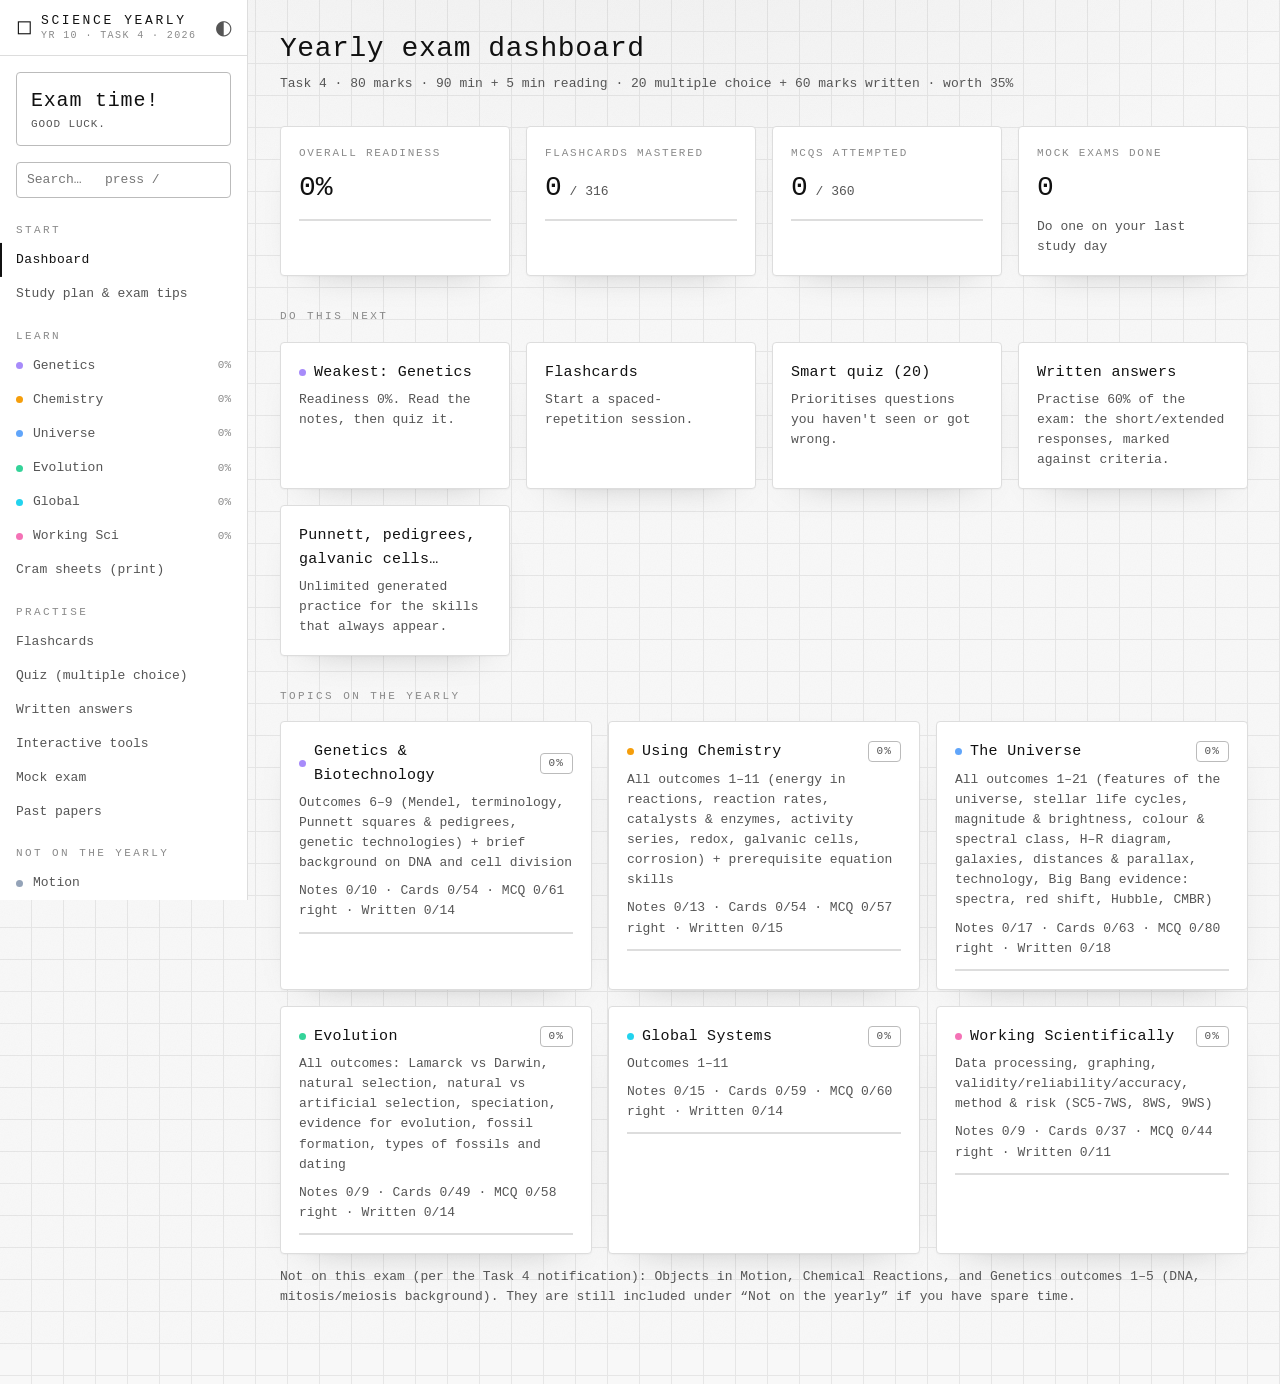
==== index.html @ 4046569b "Add files via upload" ====
<!DOCTYPE html>
<html lang="en-AU">
<head>
<meta charset="utf-8">
<meta name="viewport" content="width=device-width, initial-scale=1">
<title>Year 10 Science Yearly – Study Hub</title>
<link rel="stylesheet" href="css/style.css">
<script>document.documentElement.dataset.theme = localStorage.getItem("sy-theme") || (matchMedia("(prefers-color-scheme: dark)").matches ? "dark" : "light");</script>
</head>
<body>
<div id="grain" aria-hidden="true"></div>
<div class="app">
  <aside class="side" id="side">
    <div class="brand"><span class="brand-mark">◻</span><span class="brand-name">SCIENCE YEARLY<small>YR 10 · TASK 4 · 2026</small></span><button class="icon-btn" id="themeBtn" title="Toggle theme" aria-label="Toggle theme">◐</button></div>
    <div class="countdown" id="countdown"></div>
    <input class="search" id="search" type="text" placeholder="Search…   press /">
    <nav class="nav" id="nav"></nav>
  </aside>
  <button class="btn menu-btn" id="menuBtn">≡ Menu</button>
  <main class="main" id="main"><p class="muted">Loading…</p></main>
</div>

<!-- content -->
<script src="js/data/_core.js"></script>
<script src="js/data/genetics.js"></script>
<script src="js/data/chemistry.js"></script>
<script src="js/data/universe.js"></script>
<script src="js/data/evolution.js"></script>
<script src="js/data/global.js"></script>
<script src="js/data/ws.js"></script>
<script src="js/data/extra.js"></script>
<script src="js/data/images.js"></script>
<!-- app -->
<script src="js/store.js"></script>
<script src="js/tools.js"></script>
<script src="js/app.js"></script>
</body>
</html>
---- css/style.css ----
/* ============================================================
   Science Yearly: same visual language as Resonance / MathGen.
   Monochrome, grid paper, hairlines, 4/8/16/32/64 spacing.
   Colour only where it carries meaning (right / wrong / careful).
   ============================================================ */

:root {
  --bg: #f8f8f8; --surface: #ffffff; --surface-2: #f3f3f3;
  --fg: #111111; --fg-muted: #555555; --fg-faint: #8a8a8a;
  --line: #dddddd; --line-strong: #bbbbbb; --grid: #e6e6e6;
  --sel: color-mix(in srgb, var(--fg) 10%, transparent);
  --good: #2f7d4f; --bad: #b3403a; --warn: #a8741a;
  --good-bg: color-mix(in srgb, var(--good) 9%, var(--surface));
  --bad-bg: color-mix(in srgb, var(--bad) 8%, var(--surface));
  --accent: var(--fg);

  --s1: 4px; --s2: 8px; --s3: 16px; --s4: 32px; --s5: 64px;
  --radius: 4px;
  --ease: cubic-bezier(0.4, 0, 0.2, 1);
  --fast: 120ms var(--ease); --medium: 180ms var(--ease);

  --font-mono: ui-monospace, "Cascadia Code", "SF Mono", "JetBrains Mono", Menlo, Consolas, monospace;
  --font-read: "Segoe UI", system-ui, -apple-system, Roboto, Arial, sans-serif;
  --font-hand: "Ink Free", "Segoe Print", "Bradley Hand", "Comic Sans MS", cursive;
  --fs-xs: 11px; --fs-sm: 13px; --fs-md: 15px; --fs-lg: 20px; --fs-xl: 28px;

  --shadow-ambient: 0 1px 2px rgba(0,0,0,.04), 0 16px 40px -30px rgba(0,0,0,.35);
  --shadow-lift: 0 2px 4px rgba(0,0,0,.05), 0 22px 48px -28px rgba(0,0,0,.4);

  /* flashcard paper is the same in both themes, like a real card on a desk */
  --paper: #fffdf6; --paper-edge: #e9e2cf; --ink: #1d2b4f; --ink-soft: #5b6680;
  --rule: #c9dcf0; --rule-red: #e7a3a3;
}
[data-theme="dark"] {
  --bg: #111111; --surface: #161616; --surface-2: #1c1c1c;
  --fg: #ededed; --fg-muted: #9a9a9a; --fg-faint: #6f6f6f;
  --line: #2a2a2a; --line-strong: #3a3a3a; --grid: #1a1a1a;
  --good: #5fbf86; --bad: #e07a73; --warn: #d9a64a;
  --shadow-ambient: 0 1px 2px rgba(0,0,0,.4), 0 18px 44px -28px rgba(0,0,0,.85);
  --shadow-lift: 0 2px 6px rgba(0,0,0,.5), 0 26px 52px -26px rgba(0,0,0,.95);
  --paper: #f4efe1; --paper-edge: #cfc6ad;
}

* { box-sizing: border-box; }
html, body { margin: 0; min-height: 100%; }
body {
  background-color: var(--bg); color: var(--fg);
  font: 400 var(--fs-md)/1.55 var(--font-mono);
  -webkit-font-smoothing: antialiased;
  background-image:
    radial-gradient(1100px 520px at 50% -140px, color-mix(in srgb, var(--fg) 4%, transparent), transparent 70%),
    linear-gradient(var(--grid) 1px, transparent 1px),
    linear-gradient(90deg, var(--grid) 1px, transparent 1px);
  background-size: auto, 32px 32px, 32px 32px;
  background-position: 0 0, -1px -1px, -1px -1px;
  animation: grid-drift 24s linear infinite alternate;
}
@keyframes grid-drift { to { background-position: 0 0, 1px 1px, 1px 1px; } }
#grain {
  position: fixed; inset: -50%; z-index: 0; pointer-events: none; opacity: .045;
  background-image: url("data:image/svg+xml,%3Csvg xmlns='http://www.w3.org/2000/svg' width='240' height='240'%3E%3Cfilter id='n'%3E%3CfeTurbulence type='fractalNoise' baseFrequency='0.85' numOctaves='2' stitchTiles='stitch'/%3E%3CfeColorMatrix type='saturate' values='0'/%3E%3C/filter%3E%3Crect width='100%25' height='100%25' filter='url(%23n)'/%3E%3C/svg%3E");
}
[data-theme="dark"] #grain { opacity: .07; }
::selection { background: var(--fg); color: var(--bg); }
a { color: var(--fg); text-decoration: underline; text-decoration-color: var(--line-strong); text-underline-offset: 3px; transition: text-decoration-color var(--fast); }
a:hover { text-decoration-color: var(--fg); }
button, input, select, textarea { font: inherit; color: inherit; }
sub, sup { line-height: 0; font-size: .72em; }

/* ---------- shell ---------- */
.app { position: relative; z-index: 1; display: grid; grid-template-columns: 248px 1fr; min-height: 100vh; }
.side {
  position: sticky; top: 0; height: 100vh; overflow-y: auto;
  background: var(--surface); border-right: 1px solid var(--line);
  display: flex; flex-direction: column;
}
.brand { display: flex; align-items: center; gap: var(--s2); min-height: 56px; padding: 0 var(--s2) 0 var(--s3); border-bottom: 1px solid var(--line); }
.brand-mark { font-size: var(--fs-lg); }
.brand-name { flex: 1; font-size: var(--fs-sm); letter-spacing: .2em; line-height: 1.3; }
.brand-name small { display: block; color: var(--fg-faint); font-size: 10px; letter-spacing: .14em; }
.icon-btn { width: 32px; height: 32px; border: 0; background: transparent; color: var(--fg-muted); font-size: var(--fs-lg); cursor: pointer; border-radius: var(--radius); transition: transform .5s var(--ease), color var(--fast); }
.icon-btn:hover { color: var(--fg); }
.icon-btn:active { transform: rotate(180deg); }

.countdown { margin: var(--s3); padding: 12px 14px; border: 1px solid var(--line-strong); border-radius: var(--radius); font-size: var(--fs-xs); letter-spacing: .08em; color: var(--fg-muted); text-transform: uppercase; }
.countdown b { display: block; font-size: var(--fs-lg); font-weight: 400; letter-spacing: .04em; color: var(--fg); text-transform: none; font-variant-numeric: tabular-nums; }
.search { margin: 0 var(--s3) var(--s2); width: calc(100% - 32px); padding: 8px 10px; font-size: var(--fs-sm); }

.nav { padding: 0 0 var(--s4); }
.nav .grp { padding: var(--s3) var(--s3) var(--s1); color: var(--fg-faint); font-size: var(--fs-xs); letter-spacing: .22em; text-transform: uppercase; }
.nav a { position: relative; display: flex; align-items: center; gap: 10px; padding: 7px var(--s3); color: var(--fg-muted); font-size: var(--fs-sm); text-decoration: none; transition: color var(--fast), letter-spacing var(--medium); }
.nav a::before { content: ""; position: absolute; left: 0; top: 50%; width: 2px; height: 0; background: var(--fg); transform: translateY(-50%); transition: height var(--medium); }
.nav a:hover { color: var(--fg); }
.nav a.on { color: var(--fg); letter-spacing: .03em; }
.nav a.on::before { height: 100%; }
.nav .pct { margin-left: auto; color: var(--fg-faint); font-size: var(--fs-xs); font-variant-numeric: tabular-nums; }
.dot { width: 7px; height: 7px; border-radius: 50%; flex: none; display: inline-block; vertical-align: middle; }

.main { padding: var(--s4) var(--s4) var(--s5); max-width: 1120px; width: 100%; }
.btn.menu-btn { display: none; }
@media (max-width: 860px) {
  .app { grid-template-columns: 1fr; }
  .side { position: fixed; z-index: 20; left: 0; top: 0; width: 270px; transform: translateX(-100%); transition: transform var(--medium); box-shadow: var(--shadow-lift); }
  .side.open { transform: none; }
  .btn.menu-btn { display: inline-flex; position: fixed; top: 10px; right: 10px; z-index: 30; }
  .main { padding: 64px var(--s3) var(--s5); }
}

/* ---------- type ---------- */
h1, h2, h3, h4 { font-weight: 400; letter-spacing: .02em; }
h1 { font-size: var(--fs-xl); margin: 0 0 var(--s2); line-height: 1.2; }
h2 { font-size: var(--fs-xs); letter-spacing: .22em; text-transform: uppercase; color: var(--fg-faint); margin: var(--s4) 0 var(--s3); }
h3 { font-size: var(--fs-md); margin: var(--s3) 0 var(--s2); }
h4 { font-size: var(--fs-sm); margin: var(--s3) 0 6px; color: var(--fg-muted); letter-spacing: .08em; }
.sub { color: var(--fg-muted); font-size: var(--fs-sm); margin: 0 0 var(--s4); }
.muted { color: var(--fg-muted); }
.small { font-size: var(--fs-sm); }
.kicker { color: var(--fg-faint); font-size: var(--fs-xs); letter-spacing: .22em; text-transform: uppercase; }
.panel h3 { font-size: var(--fs-xs); letter-spacing: .18em; color: var(--fg-faint); text-transform: uppercase; margin: var(--s3) 0 var(--s2); }
.panel h3:first-child { margin-top: 0; }

/* ---------- surfaces ---------- */
.panel, .tile, .note {
  background: var(--surface); border: 1px solid var(--line); border-radius: var(--radius);
  box-shadow: var(--shadow-ambient);
  transition: border-color var(--medium), transform var(--medium), box-shadow var(--medium);
}
.panel { padding: 20px; margin: 0 0 var(--s3); }
.panel:hover { border-color: var(--line-strong); }
.grid { display: grid; gap: var(--s3); }
.g2 { grid-template-columns: repeat(auto-fit, minmax(300px, 1fr)); }
.g3 { grid-template-columns: repeat(auto-fit, minmax(230px, 1fr)); }
.g4 { grid-template-columns: repeat(auto-fit, minmax(180px, 1fr)); }
.tile { display: block; padding: 18px; color: var(--fg); text-decoration: none; }
a.tile:hover { border-color: var(--fg); transform: translateY(-2px); box-shadow: var(--shadow-lift); }
.tile h3 { margin: 0 0 6px; display: flex; gap: var(--s2); align-items: center; font-size: var(--fs-md); text-transform: none; letter-spacing: .02em; color: var(--fg); }
.tile p { margin: 0; color: var(--fg-muted); font-size: var(--fs-sm); }
.tile > p:first-child { color: var(--fg-faint); font-size: var(--fs-xs); letter-spacing: .16em; text-transform: uppercase; }
.stat { font-size: var(--fs-xl); margin: var(--s1) 0 var(--s2); font-variant-numeric: tabular-nums; }
.bar { height: 2px; margin-top: 10px; background: var(--line); overflow: hidden; }
.bar > i { display: block; height: 100%; background: var(--fg); transition: width .6s var(--ease); }
.row { display: flex; gap: 10px; align-items: center; flex-wrap: wrap; }
.spacer { flex: 1; }
.tag { display: inline-block; padding: 1px var(--s2); border: 1px solid var(--line-strong); border-radius: var(--radius); color: var(--fg-muted); font-size: var(--fs-xs); letter-spacing: .1em; text-transform: uppercase; }
.tag.good { color: var(--good); border-color: currentColor; }
.tag.bad { color: var(--bad); border-color: currentColor; }
.tag.warn { color: var(--warn); border-color: currentColor; }

/* ---------- controls ---------- */
.btn {
  display: inline-flex; align-items: center; gap: 6px; padding: var(--s2) 14px;
  border: 1px solid var(--line-strong); border-radius: var(--radius); background: var(--surface);
  color: var(--fg); font-size: var(--fs-sm); text-decoration: none; cursor: pointer;
  transition: border-color var(--fast), background var(--fast), color var(--fast), transform var(--fast);
}
.btn:hover { border-color: var(--fg); transform: translateY(-1px); }
.btn.pri { background: var(--fg); border-color: var(--fg); color: var(--bg); }
.btn.good { color: var(--good); } .btn.bad { color: var(--bad); } .btn.warn { color: var(--warn); }
.btn.good:hover, .btn.bad:hover, .btn.warn:hover { border-color: currentColor; }
.btn.sm { padding: var(--s1) 10px; font-size: var(--fs-xs); letter-spacing: .06em; }
.btn:disabled { opacity: .35; cursor: not-allowed; transform: none; }
.chips { display: flex; flex-wrap: wrap; gap: var(--s2); }
.chip { padding: 6px 12px; border: 1px solid var(--line-strong); border-radius: var(--radius); background: var(--surface); color: var(--fg-muted); font-size: var(--fs-sm); text-decoration: none; cursor: pointer; user-select: none; transition: border-color var(--fast), color var(--fast), background var(--fast); }
.chip:hover { border-color: var(--fg); color: var(--fg); }
.chip.on { background: var(--fg); border-color: var(--fg); color: var(--bg); }
input[type=text], input[type=number], input[type=datetime-local], select, textarea {
  background: var(--surface); border: 1px solid var(--line-strong); border-radius: var(--radius); padding: 7px 10px; outline: 0;
}
input:focus, select:focus, textarea:focus { border-color: var(--fg); }
textarea { width: 100%; min-height: 140px; resize: vertical; font-family: var(--font-read); line-height: 1.6; }
input.num { width: 120px; }
label.chk { display: flex; gap: var(--s2); align-items: flex-start; cursor: pointer; padding: var(--s1) 0; font-size: var(--fs-sm); }
input[type=checkbox] { accent-color: var(--fg); }
button:focus-visible, a:focus-visible, .chip:focus-visible, .flash-card:focus-visible { outline: 1px solid var(--fg); outline-offset: 3px; }

/* ---------- notes ---------- */
.notes-layout { display: grid; grid-template-columns: 236px 1fr; gap: var(--s3); }
.toc { position: sticky; top: var(--s3); align-self: start; max-height: calc(100vh - 32px); overflow-y: auto; padding: var(--s2) 0; font-size: var(--fs-sm); }
.toc a { position: relative; display: flex; gap: 6px; padding: 6px var(--s3); color: var(--fg-muted); text-decoration: none; line-height: 1.4; }
.toc a:hover { color: var(--fg); }
.toc a.done::before { content: "✓"; color: var(--good); }
@media (max-width: 1000px) { .notes-layout { grid-template-columns: 1fr; } .toc { position: static; max-height: none; } }
.note { padding: 22px 26px; margin-bottom: var(--s3); scroll-margin-top: var(--s3); }
.note > h3 { margin: 0 0 var(--s3); padding-bottom: var(--s2); border-bottom: 1px solid var(--line); font-size: var(--fs-md); }
.note-body { font-family: var(--font-read); font-size: 15.5px; line-height: 1.65; }
.note-body h3, .note-body h4 { font-family: var(--font-mono); }
.note-body ul, .note-body ol { padding-left: 22px; }
.note-body li { margin: 3px 0; }
.note-body svg { max-width: 100%; height: auto; display: block; margin: 12px auto; color: var(--fg); }
table.t { border-collapse: collapse; width: 100%; margin: 12px 0; font-size: 14px; }
table.t th, table.t td { border: 1px solid var(--line); padding: 7px 10px; text-align: left; vertical-align: top; }
table.t th { background: var(--surface-2); font-family: var(--font-mono); font-weight: 400; font-size: var(--fs-xs); letter-spacing: .1em; text-transform: uppercase; color: var(--fg-muted); }
.key, div.warn, p.warn, .tip, .model { margin: 12px 0; padding: 12px 16px; border: 1px solid var(--line-strong); border-radius: var(--radius); background: var(--surface-2); }
.key { border-left: 2px solid var(--fg); }
div.warn, p.warn { border-style: dashed; border-color: color-mix(in srgb, var(--bad) 55%, var(--line)); }
div.warn::before, p.warn::before { content: "Careful"; display: block; margin-bottom: 2px; color: var(--bad); font: var(--fs-xs)/1.4 var(--font-mono); letter-spacing: .18em; text-transform: uppercase; }
.tip { border-style: dotted; border-color: color-mix(in srgb, var(--warn) 60%, var(--line)); }
.tip::before { content: "Exam tip"; display: block; margin-bottom: 2px; color: var(--warn); font: var(--fs-xs)/1.4 var(--font-mono); letter-spacing: .18em; text-transform: uppercase; }
.model { border-left: 2px solid var(--good); }
.note-foot { display: flex; gap: 10px; flex-wrap: wrap; align-items: center; margin-top: var(--s3); padding-top: 12px; border-top: 1px solid var(--line); }
mark { background: color-mix(in srgb, var(--warn) 30%, transparent); color: inherit; border-radius: 2px; padding: 0 2px; }

/* ---------- slide pictures ---------- */
.figs-head { margin: var(--s4) 0 10px; }
.figs { display: grid; grid-auto-flow: column; grid-auto-columns: minmax(220px, 260px); gap: 12px; overflow-x: auto; padding-bottom: 6px; scroll-snap-type: x proximity; }
.gallery { display: grid; grid-template-columns: repeat(auto-fill, minmax(260px, 1fr)); gap: var(--s3); }
.fig { margin: 0; scroll-snap-align: start; display: flex; flex-direction: column; gap: 8px; }
.fig-img { display: grid; place-items: center; height: 170px; padding: 6px; border: 1px solid var(--line); border-radius: var(--radius); background: #fff; cursor: zoom-in; transition: border-color var(--fast), transform var(--fast), box-shadow var(--fast); }
.fig.big .fig-img { height: 220px; }
.fig-img:hover { border-color: var(--fg); transform: translateY(-2px); box-shadow: var(--shadow-lift); }
.fig-img img { max-width: 100%; max-height: 100%; object-fit: contain; display: block; }
.fig figcaption { color: var(--fg-muted); font: 12.5px/1.45 var(--font-read); display: -webkit-box; -webkit-line-clamp: 3; -webkit-box-orient: vertical; overflow: hidden; }
.fig.big figcaption { -webkit-line-clamp: unset; display: block; font-size: 13.5px; }
.q-fig { margin: 0 0 var(--s3); }
.q-fig img { display: block; max-width: 100%; max-height: 340px; margin: 0 auto; padding: 8px; border: 1px solid var(--line); border-radius: var(--radius); background: #fff; cursor: zoom-in; }
.lightbox { position: fixed; inset: 0; z-index: 100; display: grid; place-items: center; padding: 40px 72px; background: color-mix(in srgb, #000 82%, transparent); backdrop-filter: blur(4px); animation: lb-in .16s var(--ease); }
@keyframes lb-in { from { opacity: 0; } }
.lightbox figure { margin: 0; max-width: min(1100px, 100%); max-height: 100%; display: flex; flex-direction: column; gap: 12px; }
.lightbox img { max-width: 100%; max-height: calc(100vh - 190px); object-fit: contain; background: #fff; border-radius: var(--radius); align-self: center; }
.lightbox figcaption { color: #eee; font: 15px/1.5 var(--font-read); text-align: center; max-width: 820px; align-self: center; }
.lightbox figcaption small { display: block; margin-top: 4px; color: #999; font: var(--fs-xs) var(--font-mono); letter-spacing: .06em; }
.lb-x, .lb-nav { position: absolute; border: 1px solid #555; background: #111; color: #eee; border-radius: 50%; cursor: pointer; transition: border-color var(--fast); }
.lb-x:hover, .lb-nav:hover { border-color: #eee; }
.lb-x { top: 16px; right: 16px; width: 40px; height: 40px; font-size: 22px; }
.lb-nav { top: 50%; width: 44px; height: 44px; margin-top: -22px; font-size: 26px; line-height: 1; }
.lb-prev { left: 14px; } .lb-next { right: 14px; }
@media (max-width: 560px) { .lightbox { padding: 56px 8px 16px; } .lb-nav { top: auto; bottom: 12px; } }

/* ---------- notes: test-me mode + quick check ---------- */
.testme-bar { display: flex; align-items: center; gap: var(--s3); flex-wrap: wrap; margin: 0 0 var(--s3); padding: 10px 14px; border: 1px solid var(--line); border-radius: var(--radius); background: var(--surface); }
.switch { display: inline-flex; align-items: center; gap: 10px; cursor: pointer; font-size: var(--fs-sm); }
.switch input { position: absolute; opacity: 0; }
.switch span { position: relative; width: 34px; height: 18px; border: 1px solid var(--line-strong); border-radius: 9px; transition: background var(--fast), border-color var(--fast); }
.switch span::after { content: ""; position: absolute; top: 2px; left: 2px; width: 12px; height: 12px; border-radius: 50%; background: var(--fg-muted); transition: transform var(--medium), background var(--fast); }
.switch input:checked + span { background: var(--fg); border-color: var(--fg); }
.switch input:checked + span::after { transform: translateX(16px); background: var(--bg); }
.switch input:focus-visible + span { outline: 1px solid var(--fg); outline-offset: 2px; }
.testme .blank { color: transparent; background: repeating-linear-gradient(90deg, var(--fg-faint) 0 1px, transparent 1px 4px) left bottom / 100% 1px no-repeat, var(--sel); border-radius: 2px; cursor: pointer; transition: color var(--medium), background var(--medium); }
.testme .blank:hover { background-color: color-mix(in srgb, var(--fg) 16%, transparent); }
.testme .blank.shown { color: var(--good); background: none; }
.qc { margin-top: var(--s4); padding: 16px 18px; border: 1px dashed var(--line-strong); border-radius: var(--radius); background: var(--surface-2); }
.qc-head { display: flex; align-items: center; gap: 10px; }
.qc .q-text { font-size: 15.5px; margin: 8px 0 12px; }
.qc .opt { padding: 9px 12px; font-size: 14.5px; }

/* ---------- flashcards: real index cards ---------- */
.fc-top { display: flex; align-items: center; gap: 12px; max-width: 640px; margin: 0 auto; }
.fc-count { color: var(--fg-muted); font-size: var(--fs-sm); font-variant-numeric: tabular-nums; }
.fc-top + .progress-line { max-width: 640px; margin: 10px auto 0; }
.deck, .deck-done { position: relative; max-width: 600px; margin: 40px auto 0; perspective: 1600px; }
/* the rest of the pile peeking out underneath */
.deck::before, .deck::after {
  content: ""; position: absolute; inset: 0; border-radius: 3px; background: var(--paper);
  border: 1px solid var(--paper-edge); box-shadow: 0 1px 2px rgba(0,0,0,.08); opacity: 0;
}
.deck.d1::before { opacity: 1; transform: translate(5px, 6px) rotate(1.6deg); }
.deck.d2::after { opacity: 1; transform: translate(-6px, 10px) rotate(-2.2deg); }
.flash-card {
  position: relative; z-index: 1; display: grid; min-height: 330px; cursor: pointer;
  transform-style: preserve-3d; transform: rotate(var(--tilt, 0deg));
  transition: transform .55s cubic-bezier(.3, .7, .2, 1), opacity .28s var(--ease);
}
.flash-card.flipped { transform: rotate(calc(var(--tilt, 0deg) * -1)) rotateY(180deg); }
.flash-card.toss { transform: translate(115%, -30px) rotate(14deg); opacity: 0; transition-duration: .28s; }
.flash-card.toss-back { transform: translate(-30px, 60px) rotate(-6deg) scale(.96); opacity: 0; transition-duration: .28s; }
.flash-card .face {
  grid-area: 1 / 1; display: flex; flex-direction: column; padding: 18px 30px 22px;
  border-radius: 3px; background-color: var(--paper); color: var(--ink);
  border: 1px solid var(--paper-edge);
  box-shadow: 0 1px 1px rgba(0,0,0,.06), 0 10px 24px -12px rgba(0,0,0,.35), 0 30px 50px -36px rgba(0,0,0,.4);
  backface-visibility: hidden; -webkit-backface-visibility: hidden;
  font-family: var(--font-hand);
}
.flash-card:hover .face { box-shadow: 0 1px 1px rgba(0,0,0,.06), 0 14px 30px -12px rgba(0,0,0,.4), 0 36px 60px -36px rgba(0,0,0,.45); }
/* blank front, ruled back, exactly like a 5x3 card */
.flash-card .back {
  transform: rotateY(180deg);
  background-image:
    linear-gradient(transparent 49px, var(--rule-red) 49px, var(--rule-red) 51px, transparent 51px),
    repeating-linear-gradient(transparent 0 25px, var(--rule) 25px 26px, transparent 26px 32px);
  background-position: 0 0, 0 51px;
  background-repeat: no-repeat, no-repeat;
  background-size: 100% 100%, 100% calc(100% - 51px);
}
.fc-head { display: flex; justify-content: space-between; gap: 12px; color: var(--ink-soft); font-size: 15px; line-height: 1; padding-bottom: 14px; }
.fc-head span:last-child { transform: rotate(-2deg); }
.flash-card .front .fc-body {
  flex: 1; display: flex; align-items: center; justify-content: center; text-align: center;
  font-size: 27px; line-height: 1.35; padding: 8px 0;
}
.flash-card .back .fc-head { height: 49px; align-items: center; padding: 0; }
.fc-q { color: var(--ink-soft); font-size: 15px; line-height: 32px; height: 32px; overflow: hidden; white-space: nowrap; text-overflow: ellipsis; }
.fc-q::before { content: "Q: "; }
.flash-card .back .fc-body { font-size: 22px; line-height: 32px; padding-top: 0; }
.flash-card .back .fc-body sub, .flash-card .back .fc-body sup { font-size: .68em; }
.fc-hint { text-align: center; color: var(--ink-soft); font-size: 15px; opacity: .8; }
.fc-small { display: block; margin-top: 10px; color: var(--ink-soft); font-size: 17px; }
.done-card { cursor: default; }
.rate { display: grid; grid-template-columns: 1fr 1fr; gap: 10px; max-width: 600px; margin: 36px auto 0; }
.rate[hidden] { display: none; }
.rate .btn { flex-direction: column; justify-content: center; gap: 2px; padding: 14px 6px; font-size: var(--fs-md); }
.rate .btn.pri small { color: color-mix(in srgb, var(--bg) 70%, transparent); }
.rate small { color: var(--fg-faint); font-size: 10px; letter-spacing: .06em; }
.rate .btn:hover small { color: var(--fg-muted); }
.fc-from { max-width: 600px; margin: 18px auto 0; text-align: center; color: var(--fg-faint); font-size: var(--fs-xs); letter-spacing: .06em; }
@media (max-width: 560px) {
  .flash-card { min-height: 280px; }
  .flash-card .face { padding: 16px 18px 18px; }
  .flash-card .front .fc-body { font-size: 23px; }
  .flash-card .back .fc-body { font-size: 19px; }
  .rate { grid-template-columns: 1fr 1fr; }
}

/* ---------- quiz ---------- */
.q-text { font-family: var(--font-read); font-size: 17px; line-height: 1.55; margin: var(--s2) 0 var(--s3); }
.opts { display: grid; gap: var(--s2); }
.opt { display: flex; gap: 12px; padding: 11px 14px; text-align: left; background: var(--surface); border: 1px solid var(--line-strong); border-radius: var(--radius); color: var(--fg); font-family: var(--font-read); cursor: pointer; transition: border-color var(--fast), transform var(--fast); }
.opt:hover { border-color: var(--fg); transform: translateX(2px); }
.opt .l { width: 18px; flex: none; color: var(--fg-faint); font-family: var(--font-mono); }
.opt.right { border-color: var(--good); background: var(--good-bg); }
.opt.right .l { color: var(--good); }
.opt.wrong { border-color: var(--bad); border-style: dashed; background: var(--bad-bg); }
.opt.wrong .l { color: var(--bad); }
.opt.dim { opacity: .5; }
.explain { margin-top: var(--s3); padding: 12px 16px; border: 1px solid var(--line); border-left: 2px solid var(--fg); border-radius: var(--radius); background: var(--surface-2); font-family: var(--font-read); }
.progress-line { height: 2px; margin: 10px 0 var(--s3); background: var(--line); overflow: hidden; }
.progress-line i { display: block; height: 100%; background: var(--fg); transition: width .4s var(--ease); }
.kbd { padding: 1px 6px; border: 1px solid var(--line-strong); border-radius: var(--radius); color: var(--fg-muted); font: var(--fs-xs) var(--font-mono); }

/* ---------- tools ---------- */
.punnett { border-collapse: collapse; margin: 12px 0; }
.punnett td, .punnett th { width: 92px; height: 54px; border: 1px solid var(--line-strong); text-align: center; }
.punnett th { background: var(--surface-2); font-size: 18px; font-weight: 400; }
.punnett select { width: 86px; }
.cell-ok { background: var(--good-bg); } .cell-bad { background: var(--bad-bg); }
.seq-pool, .seq-ans { display: flex; flex-direction: column; gap: var(--s2); min-height: 60px; }
.seq-item { padding: 9px 12px; border: 1px solid var(--line-strong); border-radius: var(--radius); background: var(--surface); font-family: var(--font-read); cursor: pointer; transition: border-color var(--fast), transform var(--fast); }
.seq-item:hover { border-color: var(--fg); transform: translateX(2px); }
.seq-item.ok { border-color: var(--good); background: var(--good-bg); }
.seq-item.no { border-color: var(--bad); border-style: dashed; background: var(--bad-bg); }
.match { display: grid; grid-template-columns: 1fr 1fr; gap: 10px; }
.match .seq-item.sel { border-color: var(--fg); background: var(--sel); }
.match .seq-item.gone { visibility: hidden; }
.fb { margin-top: 10px; } .fb.ok { color: var(--good); } .fb.no { color: var(--bad); }
.qrow { margin: 12px 0; padding: 12px 14px; border: 1px solid var(--line); border-radius: var(--radius); background: var(--surface-2); }
.qrow.ok { border-color: var(--good); } .qrow.no { border-color: var(--bad); border-style: dashed; }
.svgbox { padding: var(--s2); border: 1px solid var(--line); border-radius: var(--radius); background: var(--surface); color: var(--fg); overflow-x: auto; }
.svgbox svg { display: block; margin: 0 auto; max-width: 100%; height: auto; }
.svgbox svg text { font-family: var(--font-read); }
.data-table td input { width: 80px; }

/* ---------- mock ---------- */
.timer { position: sticky; top: 0; z-index: 5; margin-bottom: var(--s3); padding: 10px 0; border-bottom: 1px solid var(--line); background: color-mix(in srgb, var(--bg) 86%, transparent); backdrop-filter: blur(8px); }
.timer b { font-size: var(--fs-lg); font-weight: 400; font-variant-numeric: tabular-nums; }
.saq-q { white-space: normal; }
.kw-hit { color: var(--good); } .kw-miss { color: var(--bad); }

@media (prefers-reduced-motion: reduce) {
  *, *::before, *::after { animation-duration: .001ms !important; transition-duration: .001ms !important; }
}

@media print {
  .side, .menu-btn, .no-print, .note-foot, #grain { display: none !important; }
  .app { display: block; }
  body { background: #fff; color: #000; animation: none; }
  .panel, .note { border: 1px solid #ccc; background: #fff; box-shadow: none; break-inside: avoid; }
  .note-body, .key, div.warn, p.warn, .tip, .model { color: #000; background: #fff; }
  table.t th { background: #eee; }
}
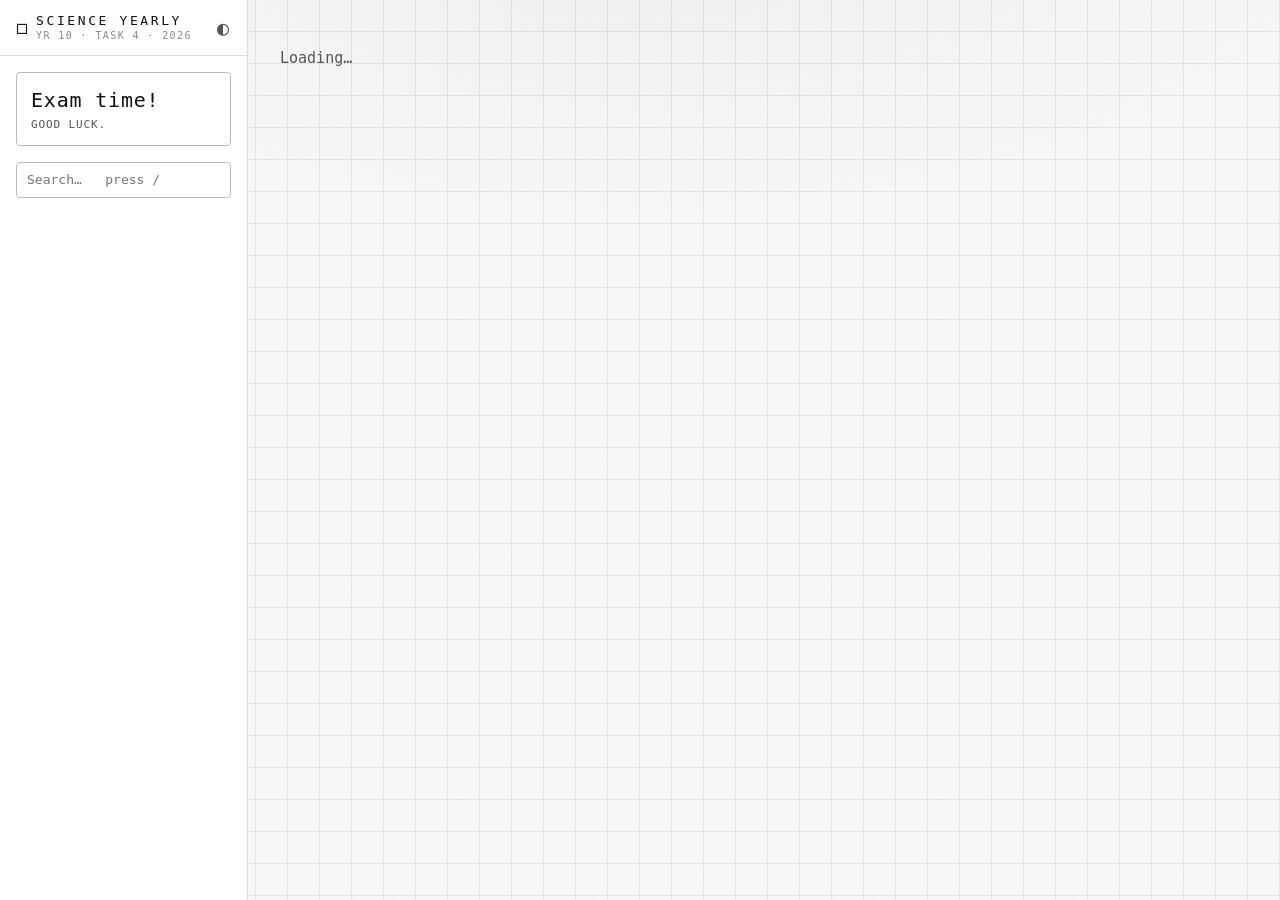
==== commit 6ac1576c: "Update index.html" ====
--- a/index.html
+++ b/index.html
@@ -21,7 +21,7 @@
 </div>
 
 <!-- content -->
-<script src="js/data/_core.js"></script>
+<script src="js/data/core.js"></script>
 <script src="js/data/genetics.js"></script>
 <script src="js/data/chemistry.js"></script>
 <script src="js/data/universe.js"></script>
